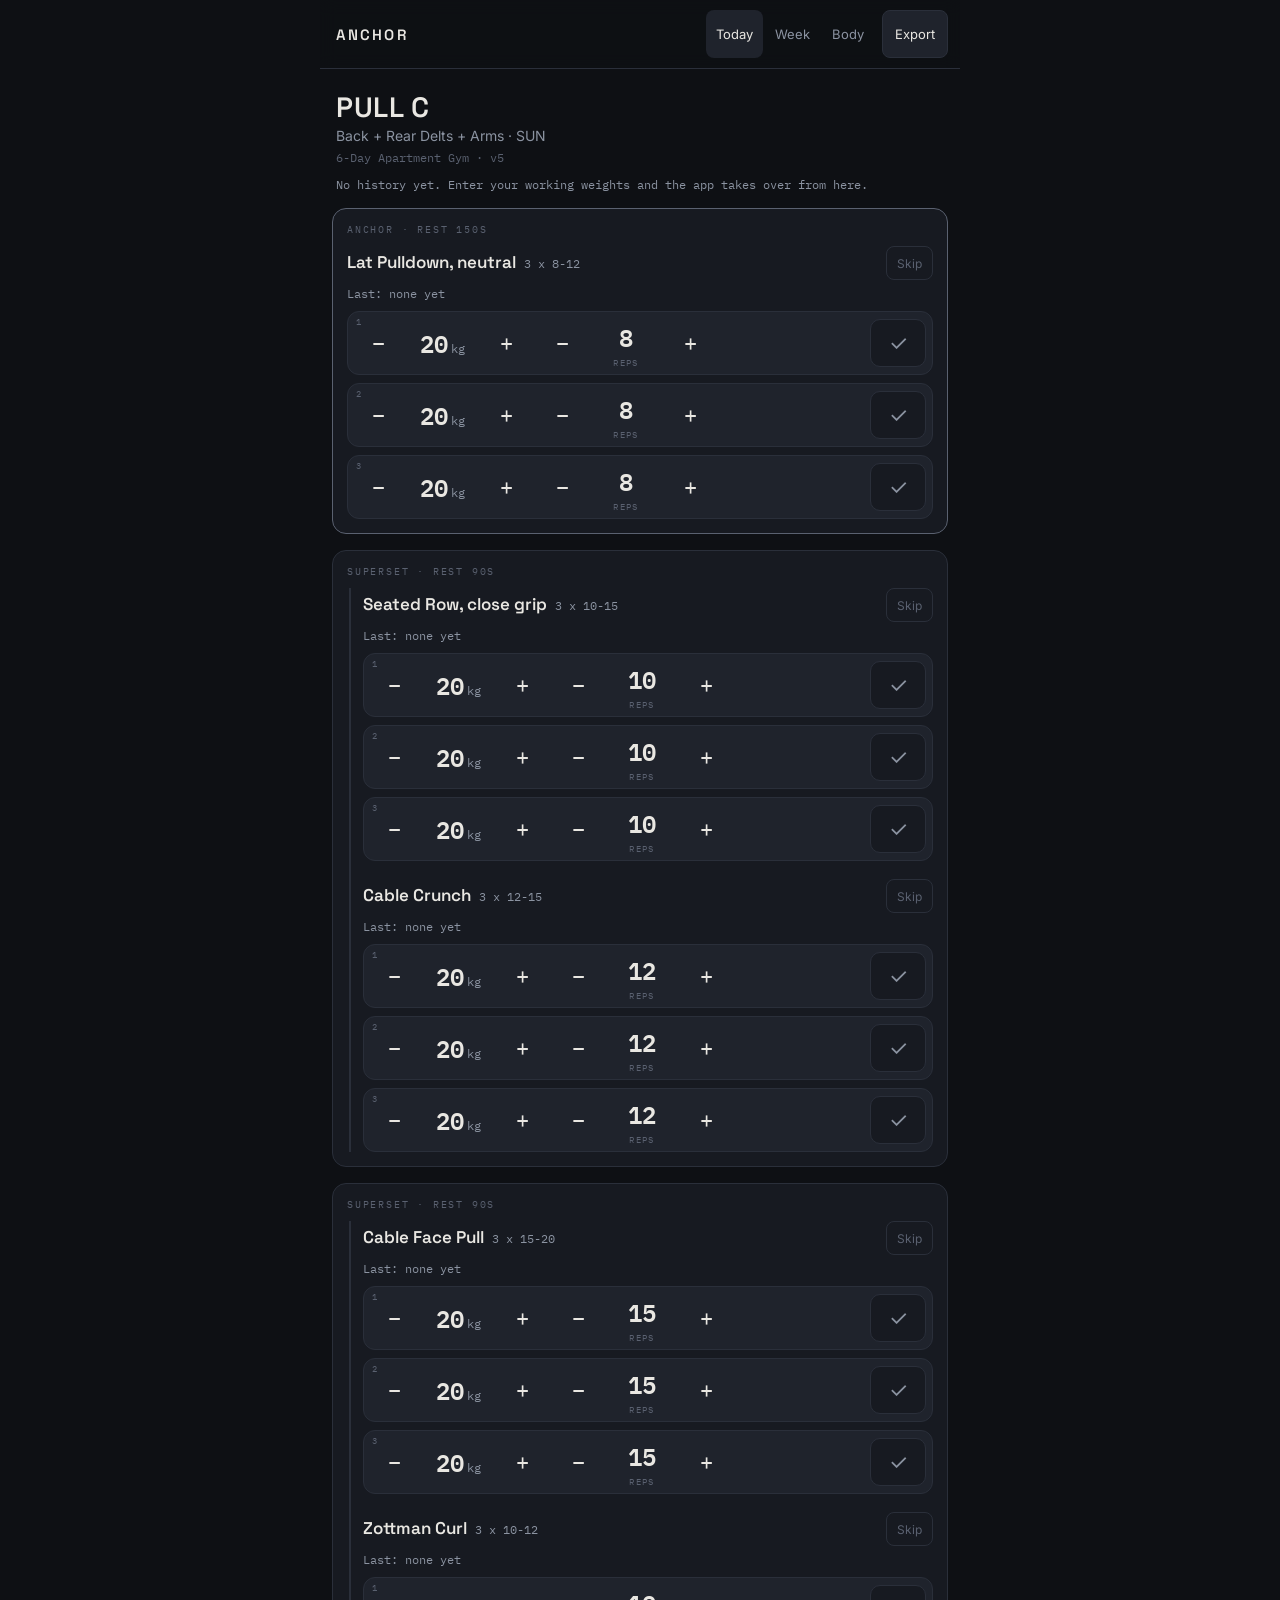
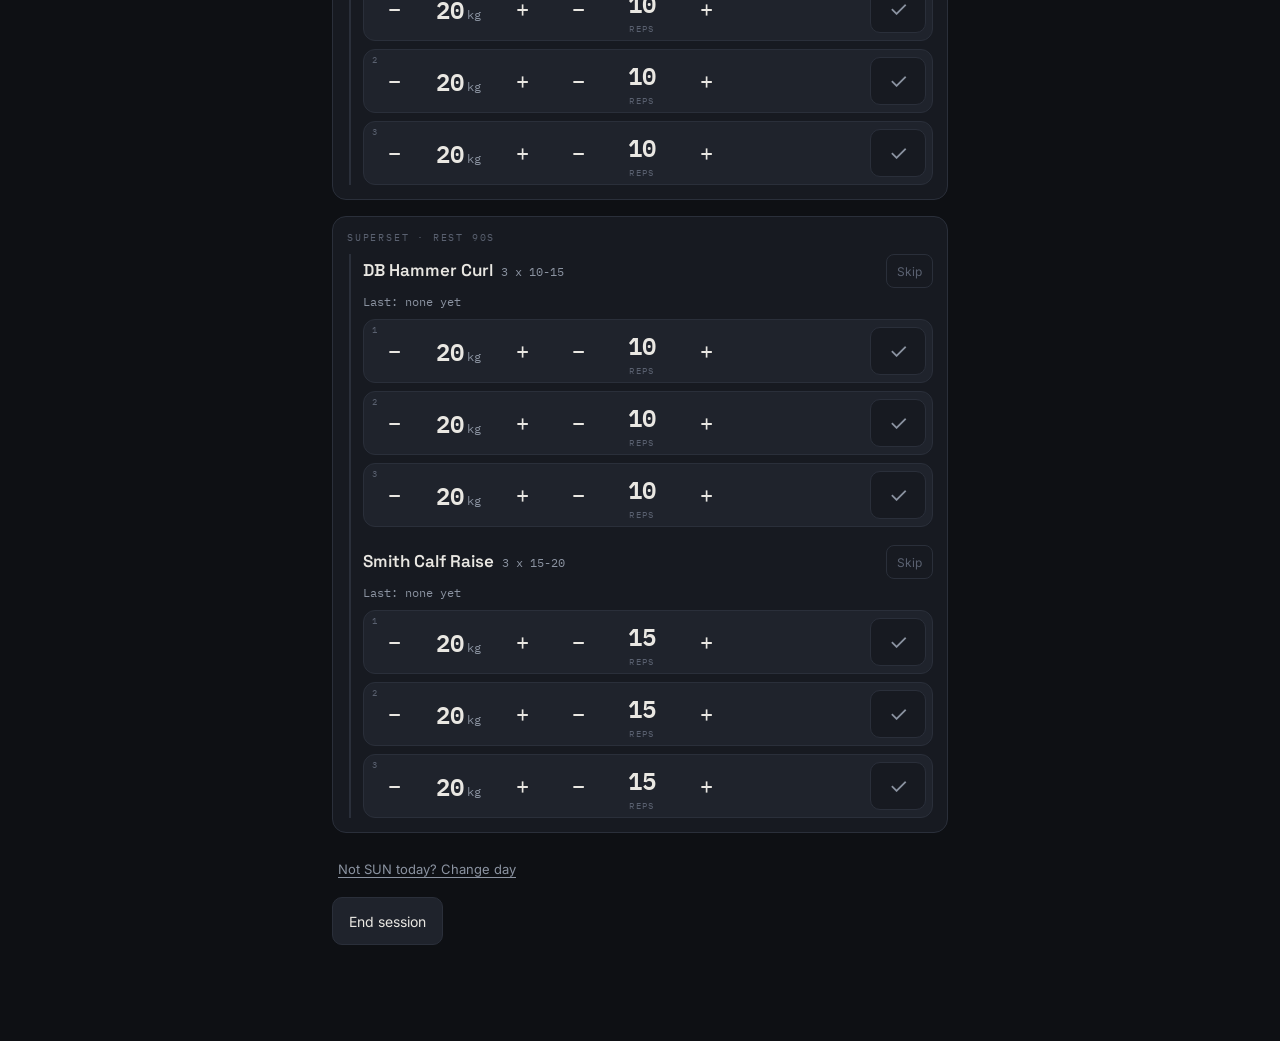
==== index.html @ 92b6cae8 "Steps 2-11: plan rendering, one-tap logging, rest timer, progression, skip, history charts, body met" ====
<!doctype html>
<html lang="en">
<head>
  <meta charset="utf-8" />
  <meta name="viewport" content="width=device-width, initial-scale=1, viewport-fit=cover" />
  <meta name="theme-color" content="#0E1014" />
  <meta name="apple-mobile-web-app-capable" content="yes" />
  <meta name="apple-mobile-web-app-status-bar-style" content="black-translucent" />
  <meta name="apple-mobile-web-app-title" content="Anchor" />
  <title>Anchor</title>
  <link rel="manifest" href="manifest.json" />
  <link rel="apple-touch-icon" href="icons/icon-192.png" />
  <link rel="preconnect" href="https://fonts.googleapis.com" />
  <link rel="preconnect" href="https://fonts.gstatic.com" crossorigin />
  <link rel="stylesheet" href="https://fonts.googleapis.com/css2?family=IBM+Plex+Mono:wght@500;600&family=Space+Grotesk:wght@600&family=Inter:wght@400;500&display=swap" />
  <link rel="stylesheet" href="styles.css" />
</head>
<body>
  <!-- Backup nag lives above everything. Non dismissible when active. -->
  <div id="nag" class="nag" hidden></div>

  <header class="appbar">
    <button id="brand" class="brand" type="button" aria-label="Today">
      <span class="brand-mark">ANCHOR</span>
    </button>
    <nav class="nav" aria-label="Views">
      <button class="nav-btn" data-view="today" type="button">Today</button>
      <button class="nav-btn" data-view="week" type="button">Week</button>
      <button class="nav-btn" data-view="body" type="button">Body</button>
    </nav>
    <button id="export" class="icon-btn" type="button" aria-label="Export backup">Export</button>
  </header>

  <main id="app" class="app" aria-live="polite"></main>

  <!-- Rest timer, pinned to the bottom edge. Hidden until a set is committed. -->
  <div id="rest" class="rest" hidden role="timer" aria-label="Rest timer">
    <div id="restFill" class="rest-fill"></div>
    <div class="rest-body">
      <span id="restLabel" class="rest-label">Rest</span>
      <span id="restTime" class="rest-time">0:00</span>
    </div>
  </div>

  <!-- Toast for durability messages like "Restored from backup." -->
  <div id="toast" class="toast" hidden></div>

  <!-- Hidden file input for import. -->
  <input id="importFile" type="file" accept="application/json,.json" hidden />

  <script type="module" src="app.js"></script>
</body>
</html>
---- styles.css ----
/* ANCHOR styles. Monochrome instrument. Amber means one thing: you got stronger. */

:root {
  --ink: #0E1014;
  --surface: #171A21;
  --surface-2: #1F232C;
  --line: #2A2F3A;
  --bone: #E9E7E2;
  --steel: #8B93A1;
  --dim: #5A6170;
  --signal: #F0A93B;
  --signal-dim: #6B4E1E;

  --mono: "IBM Plex Mono", ui-monospace, "SF Mono", Menlo, monospace;
  --display: "Space Grotesk", system-ui, sans-serif;
  --body: "Inter", system-ui, sans-serif;

  --maxw: 640px;
  --tap: 48px;
  --safe-bottom: env(safe-area-inset-bottom, 0px);
}

* { box-sizing: border-box; }

html, body {
  margin: 0;
  padding: 0;
  background: var(--ink);
  color: var(--bone);
  font-family: var(--body);
  -webkit-font-smoothing: antialiased;
  text-rendering: optimizeLegibility;
}

body {
  min-height: 100vh;
  /* leave room for the pinned rest bar */
  padding-bottom: calc(64px + var(--safe-bottom));
}

/* tabular figures everywhere numbers live */
.mono, .num, .rest-time {
  font-family: var(--mono);
  font-variant-numeric: tabular-nums;
  font-feature-settings: "tnum" 1;
}

button {
  font-family: inherit;
  color: inherit;
  cursor: pointer;
}

:focus-visible {
  outline: 2px solid var(--steel);
  outline-offset: 2px;
}

/* ---------- app bar ---------- */

.appbar {
  position: sticky;
  top: 0;
  z-index: 20;
  display: flex;
  align-items: center;
  gap: 8px;
  padding: 10px 12px;
  background: color-mix(in srgb, var(--ink) 88%, transparent);
  backdrop-filter: blur(8px);
  border-bottom: 1px solid var(--line);
  max-width: var(--maxw);
  margin: 0 auto;
}

.brand {
  background: none;
  border: 0;
  padding: 6px 4px;
}
.brand-mark {
  font-family: var(--display);
  font-weight: 600;
  letter-spacing: 0.14em;
  font-size: 15px;
  color: var(--bone);
}

.nav {
  display: flex;
  gap: 2px;
  margin-left: auto;
}
.nav-btn {
  background: none;
  border: 0;
  color: var(--steel);
  font-size: 13px;
  padding: 8px 10px;
  min-height: var(--tap);
  border-radius: 8px;
}
.nav-btn[aria-current="true"] {
  color: var(--bone);
  background: var(--surface-2);
}

.icon-btn {
  background: var(--surface-2);
  border: 1px solid var(--line);
  color: var(--bone);
  font-size: 13px;
  padding: 0 12px;
  min-height: var(--tap);
  border-radius: 8px;
}

/* ---------- main ---------- */

.app {
  max-width: var(--maxw);
  margin: 0 auto;
  padding: 12px 12px 32px;
}

.day-head { margin: 8px 4px 20px; }
.day-title {
  font-family: var(--display);
  font-weight: 600;
  font-size: 28px;
  letter-spacing: 0.02em;
  margin: 0;
}
.day-sub {
  color: var(--steel);
  font-size: 14px;
  margin: 2px 0 0;
}
.day-meta {
  color: var(--dim);
  font-size: 12px;
  font-family: var(--mono);
  margin-top: 6px;
}

/* ---------- block card ---------- */

.block {
  background: var(--surface);
  border: 1px solid var(--line);
  border-radius: 14px;
  padding: 14px;
  margin-bottom: 16px;
  position: relative;
}
.block.anchor {
  border-color: var(--dim);
}
.block-tag {
  font-family: var(--mono);
  font-size: 10px;
  letter-spacing: 0.18em;
  color: var(--dim);
  text-transform: uppercase;
  margin-bottom: 10px;
}
/* shared rail groups the paired exercises in a superset/triset */
.block.grouped .exercises {
  border-left: 2px solid var(--line);
  padding-left: 12px;
  margin-left: 2px;
  display: flex;
  flex-direction: column;
  gap: 18px;
}

/* ---------- exercise ---------- */

.exercise { position: relative; }
.exercise.skipped { opacity: 0.45; }

.ex-head {
  display: flex;
  align-items: baseline;
  gap: 8px;
  flex-wrap: wrap;
}
.ex-name {
  font-family: var(--display);
  font-weight: 600;
  font-size: 17px;
  background: none;
  border: 0;
  color: var(--bone);
  padding: 0;
  text-align: left;
}
.ex-name:hover { text-decoration: underline; text-underline-offset: 3px; }
.ex-target {
  font-family: var(--mono);
  font-size: 12px;
  color: var(--steel);
}
.ex-note {
  color: var(--dim);
  font-size: 12px;
  margin: 2px 0 0;
}
.ex-last {
  font-family: var(--mono);
  font-size: 12px;
  color: var(--steel);
  margin: 6px 0 10px;
}
.ex-skip {
  margin-left: auto;
  background: none;
  border: 1px solid var(--line);
  color: var(--dim);
  font-size: 12px;
  border-radius: 8px;
  min-height: 34px;
  padding: 0 10px;
}

/* the amber progression rail: only appears when the app says add weight */
.exercise.progress::before {
  content: "";
  position: absolute;
  left: -14px;
  top: -2px;
  bottom: -2px;
  width: 3px;
  background: var(--signal);
  border-radius: 2px;
}
.badge-add {
  display: inline-block;
  font-family: var(--mono);
  font-size: 10px;
  letter-spacing: 0.12em;
  color: var(--signal);
  border: 1px solid var(--signal-dim);
  border-radius: 6px;
  padding: 2px 6px;
  margin-left: 4px;
}

/* ---------- set pills ---------- */

.pills { display: flex; flex-direction: column; gap: 8px; }

.pill {
  position: relative;
  display: grid;
  grid-template-columns: auto 1fr auto;
  align-items: center;
  gap: 8px;
  background: var(--surface-2);
  border: 1px solid var(--line);
  border-radius: 12px;
  padding: 6px;
  overflow: hidden;
  min-height: var(--tap);
}
.pill.committed {
  border-color: var(--dim);
}
/* left to right sweep fill on commit */
.pill .sweep {
  position: absolute;
  inset: 0;
  background: var(--surface);
  transform-origin: left center;
  transform: scaleX(0);
  z-index: 0;
}
.pill.committed .sweep {
  transform: scaleX(1);
  transition: transform 180ms linear;
}

.stepper {
  display: flex;
  align-items: center;
  gap: 2px;
  z-index: 1;
}
.step-btn {
  width: var(--tap);
  height: var(--tap);
  background: transparent;
  border: 0;
  color: var(--bone);
  font-family: var(--mono);
  font-size: 22px;
  line-height: 1;
  border-radius: 10px;
  display: flex;
  align-items: center;
  justify-content: center;
}
.step-btn:active { background: var(--line); }
.step-btn:disabled { color: var(--dim); opacity: 0.4; }

.field {
  min-width: 76px;
  text-align: center;
  z-index: 1;
}
.field .val {
  font-family: var(--mono);
  font-variant-numeric: tabular-nums;
  font-weight: 600;
  font-size: 24px;
  color: var(--bone);
}
.field .unit {
  font-family: var(--mono);
  font-size: 12px;
  color: var(--steel);
  margin-left: 3px;
}
.field .lbl {
  display: block;
  font-family: var(--mono);
  font-size: 9px;
  letter-spacing: 0.16em;
  color: var(--dim);
  text-transform: uppercase;
  margin-top: 1px;
}
.pill.reps-only { grid-template-columns: 1fr auto; }

.commit {
  width: 56px;
  height: var(--tap);
  min-height: var(--tap);
  z-index: 1;
  background: var(--surface);
  border: 1px solid var(--line);
  border-radius: 10px;
  color: var(--steel);
  font-size: 22px;
  display: flex;
  align-items: center;
  justify-content: center;
}
.commit:active { background: var(--line); }
.pill.committed .commit {
  color: var(--bone);
  border-color: var(--dim);
}
.pill.committed.up .commit {
  color: var(--signal);
}

.pill-set-no {
  position: absolute;
  left: 8px;
  top: 4px;
  font-family: var(--mono);
  font-size: 9px;
  color: var(--dim);
  z-index: 1;
}

/* ---------- rest timer ---------- */

.rest {
  position: fixed;
  left: 0;
  right: 0;
  bottom: 0;
  z-index: 30;
  height: calc(56px + var(--safe-bottom));
  padding-bottom: var(--safe-bottom);
  background: var(--surface);
  border-top: 1px solid var(--line);
  overflow: hidden;
  cursor: pointer;
}
.rest-fill {
  position: absolute;
  inset: 0;
  background: var(--surface-2);
  transform-origin: left center;
  transform: scaleX(1);
}
.rest-body {
  position: relative;
  height: 56px;
  display: flex;
  align-items: center;
  justify-content: space-between;
  padding: 0 18px;
  max-width: var(--maxw);
  margin: 0 auto;
}
.rest-label {
  font-family: var(--mono);
  font-size: 12px;
  letter-spacing: 0.16em;
  text-transform: uppercase;
  color: var(--steel);
}
.rest-time {
  font-size: 22px;
  font-weight: 600;
  color: var(--bone);
}
.rest.done .rest-time { color: var(--steel); }

/* ---------- nag ---------- */

.nag {
  position: sticky;
  top: 0;
  z-index: 40;
  background: var(--signal-dim);
  color: var(--signal);
  border-bottom: 1px solid var(--signal);
  font-family: var(--mono);
  font-size: 13px;
  text-align: center;
  padding: 10px 12px;
}
.nag button {
  background: var(--signal);
  color: var(--ink);
  border: 0;
  border-radius: 6px;
  font-family: var(--mono);
  font-weight: 600;
  font-size: 12px;
  padding: 6px 12px;
  margin-left: 10px;
  min-height: 36px;
}

/* ---------- toast ---------- */

.toast {
  position: fixed;
  left: 50%;
  bottom: calc(72px + var(--safe-bottom));
  transform: translateX(-50%);
  z-index: 50;
  background: var(--surface-2);
  border: 1px solid var(--line);
  color: var(--bone);
  font-size: 13px;
  padding: 10px 16px;
  border-radius: 10px;
  box-shadow: 0 6px 20px rgba(0,0,0,0.4);
}

/* ---------- rest day + empty ---------- */

.rest-day, .empty {
  text-align: center;
  padding: 48px 16px;
}
.rest-day .big {
  font-family: var(--display);
  font-weight: 600;
  font-size: 26px;
}
.rest-day .sub, .empty .sub { color: var(--steel); margin-top: 8px; }

/* ---------- generic controls ---------- */

.btn {
  background: var(--surface-2);
  border: 1px solid var(--line);
  color: var(--bone);
  border-radius: 10px;
  min-height: var(--tap);
  padding: 0 16px;
  font-size: 14px;
}
.btn-row { display: flex; gap: 8px; flex-wrap: wrap; margin-top: 8px; }
.link {
  background: none;
  border: 0;
  color: var(--steel);
  font-size: 13px;
  text-decoration: underline;
  text-underline-offset: 3px;
  min-height: 40px;
}

.section-title {
  font-family: var(--display);
  font-weight: 600;
  font-size: 18px;
  margin: 20px 4px 10px;
}

/* ---------- summary ---------- */

.summary .stat-row { display: flex; gap: 20px; margin: 10px 4px; }
.stat .n {
  font-family: var(--mono);
  font-size: 28px;
  font-weight: 600;
}
.stat .k { color: var(--steel); font-size: 12px; }
.up-list li { color: var(--signal); }
.stall-list li { color: var(--steel); }
.up-list, .stall-list { font-family: var(--mono); font-size: 14px; padding-left: 18px; }

/* ---------- history + charts ---------- */

.chart-wrap { background: var(--surface); border: 1px solid var(--line); border-radius: 14px; padding: 12px; }
.chart-wrap svg { width: 100%; height: auto; display: block; }
.chart-line { fill: none; stroke: var(--steel); stroke-width: 2; }
.chart-dot { fill: var(--steel); }
.chart-dot.pb { fill: var(--signal); }
.chart-grid { stroke: var(--line); stroke-width: 1; }
.chart-axis { fill: var(--dim); font-family: var(--mono); font-size: 10px; }

.htable { width: 100%; border-collapse: collapse; margin-top: 14px; font-family: var(--mono); font-size: 13px; }
.htable th { text-align: left; color: var(--dim); font-weight: 500; font-size: 11px; letter-spacing: 0.08em; text-transform: uppercase; padding: 6px 8px; border-bottom: 1px solid var(--line); }
.htable td { padding: 8px; border-bottom: 1px solid var(--line); color: var(--bone); }
.htable td.up { color: var(--signal); }

.toggle-row { display: flex; gap: 6px; margin: 12px 0; }
.toggle {
  background: var(--surface-2);
  border: 1px solid var(--line);
  color: var(--steel);
  border-radius: 8px;
  padding: 8px 12px;
  min-height: 40px;
  font-size: 13px;
}
.toggle[aria-pressed="true"] { color: var(--bone); border-color: var(--dim); }

/* ---------- week grid ---------- */

.week-grid { display: grid; grid-template-columns: repeat(6, 1fr); gap: 8px; }
.week-cell {
  background: var(--surface);
  border: 1px solid var(--line);
  border-radius: 12px;
  padding: 12px 8px;
  text-align: center;
  min-height: 84px;
}
.week-cell .wd { font-family: var(--mono); font-size: 11px; color: var(--dim); }
.week-cell .dot {
  width: 12px; height: 12px; border-radius: 50%;
  background: var(--line); margin: 8px auto 6px;
}
.week-cell.logged .dot { background: var(--bone); }
.week-cell.logged.up .dot { background: var(--signal); }
.week-cell .ttl { font-family: var(--display); font-size: 12px; }
.week-cell .up-names { font-family: var(--mono); font-size: 9px; color: var(--signal); margin-top: 4px; }

/* ---------- body view ---------- */

.spark-set { display: grid; grid-template-columns: 1fr 1fr; gap: 12px; margin-top: 12px; }
.spark {
  background: var(--surface); border: 1px solid var(--line);
  border-radius: 12px; padding: 10px;
}
.spark .lbl { font-family: var(--mono); font-size: 11px; color: var(--steel); }
.spark .cur { font-family: var(--mono); font-size: 20px; font-weight: 600; }
.spark svg { width: 100%; height: 32px; }
.chart-band { fill: var(--signal-dim); opacity: 0.18; }

/* ---------- modal ---------- */

.modal-back {
  position: fixed; inset: 0; z-index: 60;
  background: rgba(0,0,0,0.6);
  display: flex; align-items: flex-end; justify-content: center;
}
.modal {
  background: var(--surface);
  border: 1px solid var(--line);
  border-radius: 16px 16px 0 0;
  padding: 18px;
  width: 100%;
  max-width: var(--maxw);
  padding-bottom: calc(18px + var(--safe-bottom));
}
.modal h2 { font-family: var(--display); font-size: 18px; margin: 0 0 12px; }
.modal .choices { display: flex; flex-direction: column; gap: 8px; }
.modal .choices button {
  background: var(--surface-2); border: 1px solid var(--line);
  color: var(--bone); border-radius: 10px; min-height: var(--tap);
  font-size: 14px; text-align: left; padding: 0 14px;
}
.stepper-big { display: flex; align-items: center; justify-content: center; gap: 16px; margin: 16px 0; }
.stepper-big .val { font-family: var(--mono); font-size: 32px; font-weight: 600; min-width: 100px; text-align: center; }
.stepper-big button { width: 56px; height: 56px; font-size: 26px; background: var(--surface-2); border: 1px solid var(--line); color: var(--bone); border-radius: 12px; }

@media (min-width: 720px) {
  .history-cols { display: grid; grid-template-columns: 1fr 1fr; gap: 16px; align-items: start; }
}

/* respect reduced motion: cut all of it */
@media (prefers-reduced-motion: reduce) {
  .pill.committed .sweep { transition: none; }
  * { scroll-behavior: auto !important; }
}
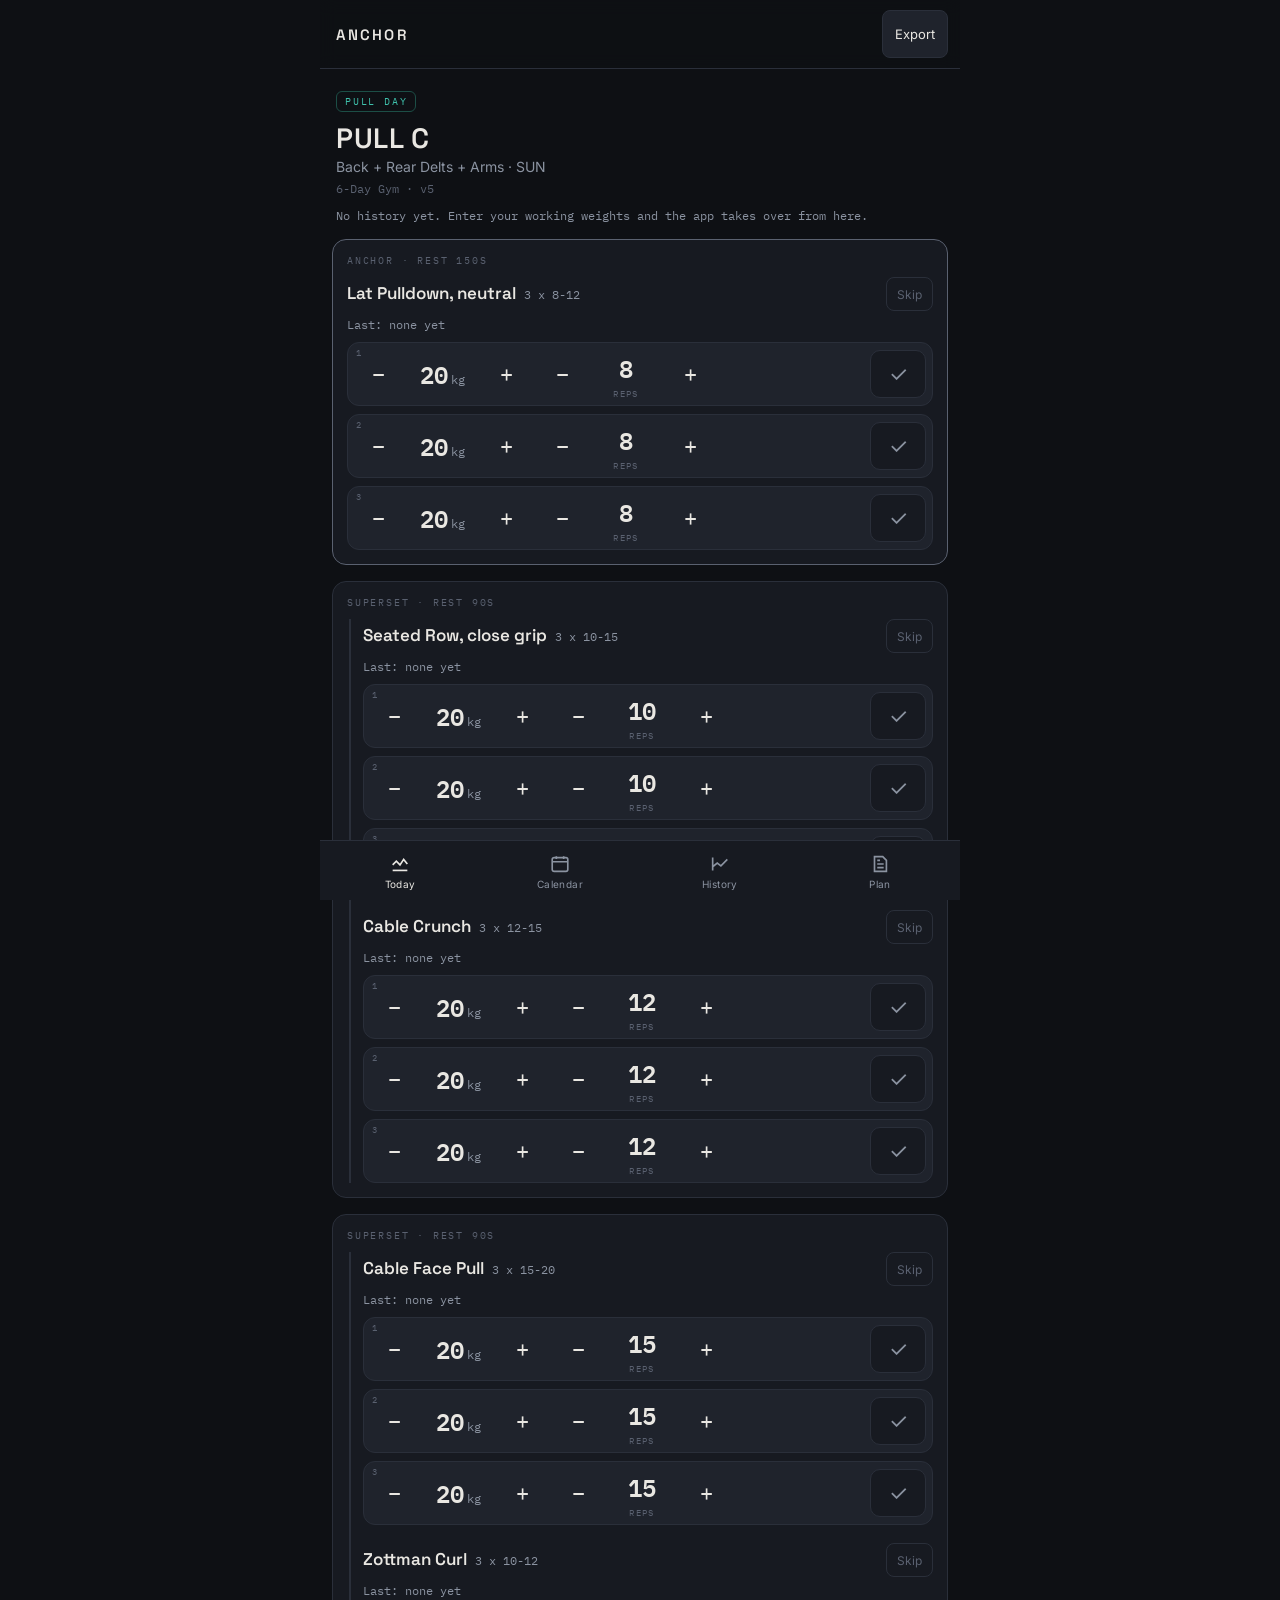
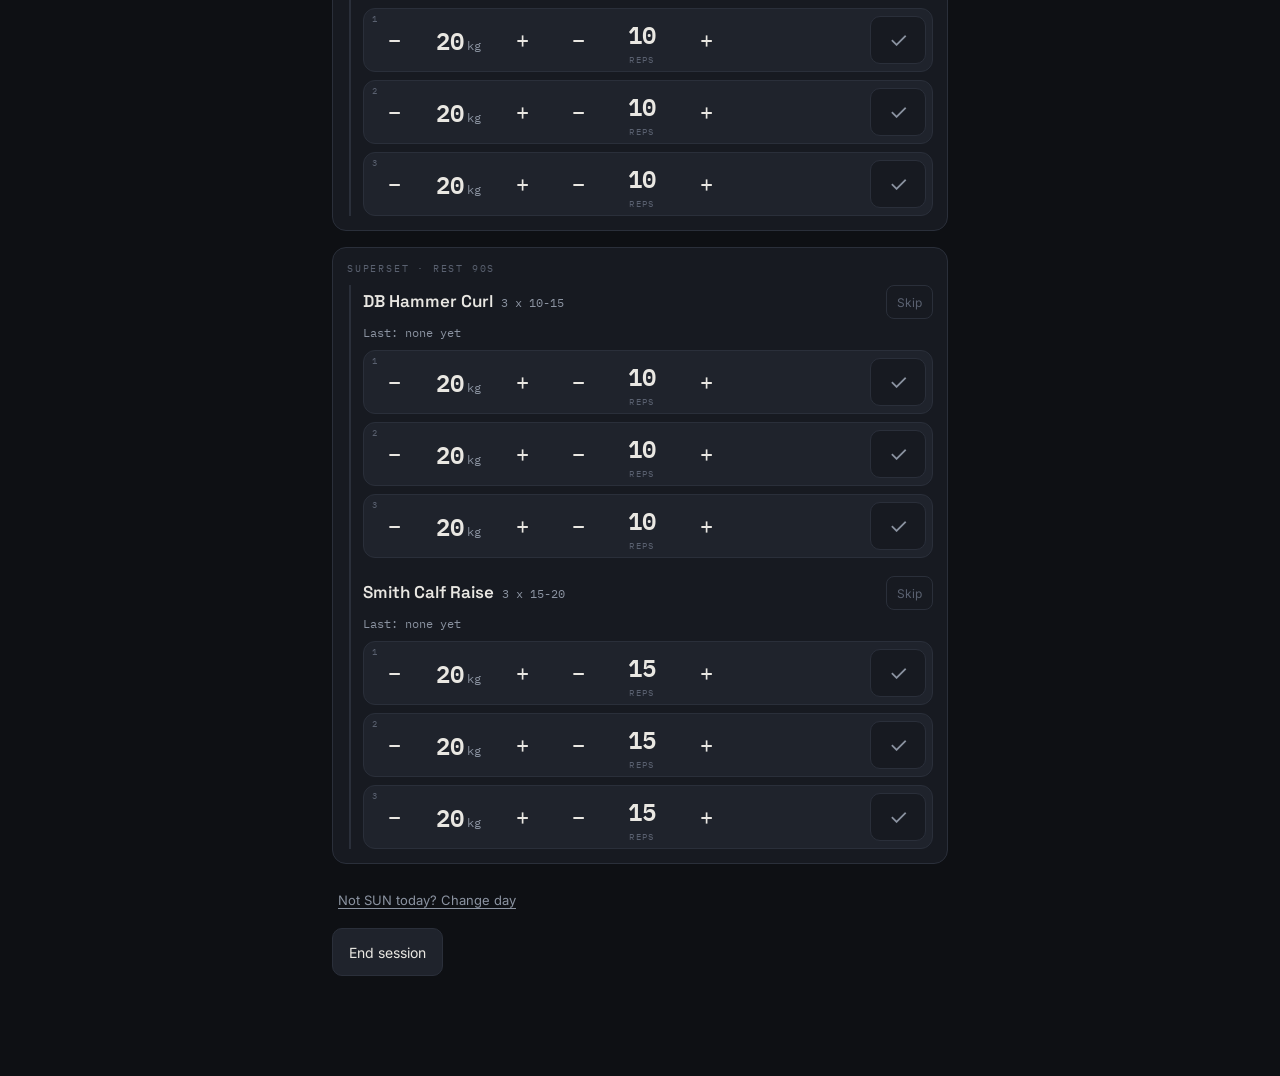
==== commit 3f939bff: "Rebuild UI: four-hue colour system, bottom nav, Plan page with scheduled banners and deload halving," ====
--- a/index.html
+++ b/index.html
@@ -23,24 +23,39 @@
     <button id="brand" class="brand" type="button" aria-label="Today">
       <span class="brand-mark">ANCHOR</span>
     </button>
-    <nav class="nav" aria-label="Views">
-      <button class="nav-btn" data-view="today" type="button">Today</button>
-      <button class="nav-btn" data-view="week" type="button">Week</button>
-      <button class="nav-btn" data-view="body" type="button">Body</button>
-    </nav>
     <button id="export" class="icon-btn" type="button" aria-label="Export backup">Export</button>
   </header>
 
   <main id="app" class="app" aria-live="polite"></main>
 
-  <!-- Rest timer, pinned to the bottom edge. Hidden until a set is committed. -->
+  <!-- Rest timer, pinned above the bottom nav. Hidden until a set is committed. -->
   <div id="rest" class="rest" hidden role="timer" aria-label="Rest timer">
     <div id="restFill" class="rest-fill"></div>
     <div class="rest-body">
       <span id="restLabel" class="rest-label">Rest</span>
-      <span id="restTime" class="rest-time">0:00</span>
+      <span id="restTime" class="rest-time num">0:00</span>
     </div>
   </div>
+
+  <!-- Bottom navigation: four items, never coloured. -->
+  <nav class="botnav" aria-label="Main">
+    <button data-view="today" type="button" aria-current="true">
+      <svg class="ic" viewBox="0 0 24 24" aria-hidden="true"><path d="M4 13l4-4 4 4 4-6 4 5"/><path d="M4 19h16"/></svg>
+      Today
+    </button>
+    <button data-view="calendar" type="button">
+      <svg class="ic" viewBox="0 0 24 24" aria-hidden="true"><rect x="3.5" y="5" width="17" height="15" rx="2"/><path d="M3.5 9.5h17M8 3.5v3M16 3.5v3"/></svg>
+      Calendar
+    </button>
+    <button data-view="history" type="button">
+      <svg class="ic" viewBox="0 0 24 24" aria-hidden="true"><path d="M4 19V5M4 15l5-4 4 3 7-7"/></svg>
+      History
+    </button>
+    <button data-view="plan" type="button">
+      <svg class="ic" viewBox="0 0 24 24" aria-hidden="true"><path d="M6 4h9l4 4v12H6z"/><path d="M9 12h7M9 16h7M9 8h3"/></svg>
+      Plan
+    </button>
+  </nav>
 
   <!-- Toast for durability messages like "Restored from backup." -->
   <div id="toast" class="toast" hidden></div>
--- a/styles.css
+++ b/styles.css
@@ -1,4 +1,6 @@
-/* ANCHOR styles. Monochrome instrument. Amber means one thing: you got stronger. */
+/* ANCHOR styles. An instrument where colour carries meaning, never decoration.
+   Amber = you got stronger. Ember = push day. Teal = pull day. Violet = body.
+   Buttons, headers, and navigation stay uncoloured. */
 
 :root {
   --ink: #0E1014;
@@ -8,517 +10,215 @@
   --bone: #E9E7E2;
   --steel: #8B93A1;
   --dim: #5A6170;
-  --signal: #F0A93B;
+
+  --signal: #F0A93B;   /* amber, progression only */
+  --push: #FF7A59;     /* ember, push days only */
+  --pull: #3FC1AC;     /* teal, pull days only */
+  --violet: #8B7DD8;   /* body metrics only */
+
   --signal-dim: #6B4E1E;
+  --push-dim: #5C2E22;
+  --pull-dim: #1C4E46;
+  --violet-dim: #37305A;
 
   --mono: "IBM Plex Mono", ui-monospace, "SF Mono", Menlo, monospace;
   --display: "Space Grotesk", system-ui, sans-serif;
-  --body: "Inter", system-ui, sans-serif;
+  --sans: "Inter", system-ui, sans-serif;
 
   --maxw: 640px;
   --tap: 48px;
+  --nav-h: 60px;
   --safe-bottom: env(safe-area-inset-bottom, 0px);
 }
 
 * { box-sizing: border-box; }
 
 html, body {
-  margin: 0;
-  padding: 0;
+  margin: 0; padding: 0;
   background: var(--ink);
   color: var(--bone);
-  font-family: var(--body);
+  font-family: var(--sans);
   -webkit-font-smoothing: antialiased;
   text-rendering: optimizeLegibility;
 }
-
 body {
   min-height: 100vh;
-  /* leave room for the pinned rest bar */
-  padding-bottom: calc(64px + var(--safe-bottom));
-}
-
-/* tabular figures everywhere numbers live */
-.mono, .num, .rest-time {
-  font-family: var(--mono);
-  font-variant-numeric: tabular-nums;
-  font-feature-settings: "tnum" 1;
-}
-
-button {
-  font-family: inherit;
-  color: inherit;
-  cursor: pointer;
-}
-
-:focus-visible {
-  outline: 2px solid var(--steel);
-  outline-offset: 2px;
-}
+  padding-bottom: calc(var(--nav-h) + var(--safe-bottom));
+}
+
+.mono, .num { font-family: var(--mono); font-variant-numeric: tabular-nums; font-feature-settings: "tnum" 1; }
+
+button { font-family: inherit; color: inherit; cursor: pointer; }
+:focus-visible { outline: 2px solid var(--steel); outline-offset: 2px; }
 
 /* ---------- app bar ---------- */
 
 .appbar {
-  position: sticky;
-  top: 0;
-  z-index: 20;
-  display: flex;
-  align-items: center;
-  gap: 8px;
+  position: sticky; top: 0; z-index: 20;
+  display: flex; align-items: center; gap: 8px;
   padding: 10px 12px;
   background: color-mix(in srgb, var(--ink) 88%, transparent);
   backdrop-filter: blur(8px);
   border-bottom: 1px solid var(--line);
-  max-width: var(--maxw);
-  margin: 0 auto;
-}
-
-.brand {
-  background: none;
-  border: 0;
-  padding: 6px 4px;
-}
-.brand-mark {
-  font-family: var(--display);
-  font-weight: 600;
-  letter-spacing: 0.14em;
-  font-size: 15px;
-  color: var(--bone);
-}
-
-.nav {
-  display: flex;
-  gap: 2px;
-  margin-left: auto;
-}
-.nav-btn {
-  background: none;
-  border: 0;
-  color: var(--steel);
-  font-size: 13px;
-  padding: 8px 10px;
-  min-height: var(--tap);
-  border-radius: 8px;
-}
-.nav-btn[aria-current="true"] {
-  color: var(--bone);
-  background: var(--surface-2);
-}
-
+  max-width: var(--maxw); margin: 0 auto;
+}
+.brand { background: none; border: 0; padding: 6px 4px; }
+.brand-mark { font-family: var(--display); font-weight: 600; letter-spacing: 0.14em; font-size: 15px; color: var(--bone); }
 .icon-btn {
-  background: var(--surface-2);
-  border: 1px solid var(--line);
-  color: var(--bone);
-  font-size: 13px;
-  padding: 0 12px;
-  min-height: var(--tap);
-  border-radius: 8px;
+  background: var(--surface-2); border: 1px solid var(--line); color: var(--bone);
+  font-size: 13px; padding: 0 12px; min-height: var(--tap); border-radius: 8px; margin-left: auto;
 }
 
 /* ---------- main ---------- */
 
-.app {
-  max-width: var(--maxw);
-  margin: 0 auto;
-  padding: 12px 12px 32px;
-}
-
-.day-head { margin: 8px 4px 20px; }
-.day-title {
-  font-family: var(--display);
-  font-weight: 600;
-  font-size: 28px;
-  letter-spacing: 0.02em;
-  margin: 0;
-}
-.day-sub {
-  color: var(--steel);
-  font-size: 14px;
-  margin: 2px 0 0;
-}
-.day-meta {
-  color: var(--dim);
-  font-size: 12px;
-  font-family: var(--mono);
-  margin-top: 6px;
-}
+.app { max-width: var(--maxw); margin: 0 auto; padding: 12px 12px 40px; }
+
+/* day header carries the day-type hue as a tag and a thin top rail */
+.day-head { margin: 8px 4px 20px; position: relative; }
+.day-title { font-family: var(--display); font-weight: 600; font-size: 28px; letter-spacing: 0.02em; margin: 0; }
+.day-sub { color: var(--steel); font-size: 14px; margin: 2px 0 0; }
+.day-meta { color: var(--dim); font-size: 12px; font-family: var(--mono); margin-top: 6px; }
+.daytype-tag {
+  display: inline-block; font-family: var(--mono); font-size: 10px; letter-spacing: 0.18em;
+  text-transform: uppercase; padding: 3px 8px; border-radius: 6px; margin-bottom: 8px;
+}
+.daytype-tag.push { color: var(--push); border: 1px solid var(--push-dim); }
+.daytype-tag.pull { color: var(--pull); border: 1px solid var(--pull-dim); }
+
+/* ---------- schedule banner ---------- */
+
+.banner {
+  border-radius: 12px; padding: 12px 14px; margin: 0 0 18px;
+  border: 1px solid var(--line); background: var(--surface);
+}
+.banner .b-tag { font-family: var(--mono); font-size: 10px; letter-spacing: 0.16em; text-transform: uppercase; margin-bottom: 6px; color: var(--steel); }
+.banner .b-body { font-size: 13px; color: var(--bone); line-height: 1.45; }
+.banner.ramp { border-color: var(--dim); }
+.banner.deload { border-color: var(--dim); background: var(--surface-2); }
+.banner.review { border-color: var(--dim); }
+.banner .b-actions { display: flex; gap: 8px; margin-top: 10px; }
+.banner .b-actions button { min-height: 40px; border-radius: 8px; border: 1px solid var(--line); background: var(--surface-2); color: var(--bone); padding: 0 14px; font-size: 13px; }
 
 /* ---------- block card ---------- */
 
-.block {
-  background: var(--surface);
-  border: 1px solid var(--line);
-  border-radius: 14px;
-  padding: 14px;
-  margin-bottom: 16px;
-  position: relative;
-}
-.block.anchor {
-  border-color: var(--dim);
-}
-.block-tag {
-  font-family: var(--mono);
-  font-size: 10px;
-  letter-spacing: 0.18em;
-  color: var(--dim);
-  text-transform: uppercase;
-  margin-bottom: 10px;
-}
-/* shared rail groups the paired exercises in a superset/triset */
-.block.grouped .exercises {
-  border-left: 2px solid var(--line);
-  padding-left: 12px;
-  margin-left: 2px;
-  display: flex;
-  flex-direction: column;
-  gap: 18px;
-}
+.block { background: var(--surface); border: 1px solid var(--line); border-radius: 14px; padding: 14px; margin-bottom: 16px; position: relative; }
+.block.anchor { border-color: var(--dim); }
+.block-tag { font-family: var(--mono); font-size: 10px; letter-spacing: 0.18em; color: var(--dim); text-transform: uppercase; margin-bottom: 10px; }
+.block.grouped .exercises { border-left: 2px solid var(--line); padding-left: 12px; margin-left: 2px; display: flex; flex-direction: column; gap: 18px; }
 
 /* ---------- exercise ---------- */
 
 .exercise { position: relative; }
 .exercise.skipped { opacity: 0.45; }
-
-.ex-head {
-  display: flex;
-  align-items: baseline;
-  gap: 8px;
-  flex-wrap: wrap;
-}
-.ex-name {
-  font-family: var(--display);
-  font-weight: 600;
-  font-size: 17px;
-  background: none;
-  border: 0;
-  color: var(--bone);
-  padding: 0;
-  text-align: left;
-}
+.ex-head { display: flex; align-items: baseline; gap: 8px; flex-wrap: wrap; }
+.ex-name { font-family: var(--display); font-weight: 600; font-size: 17px; background: none; border: 0; color: var(--bone); padding: 0; text-align: left; }
 .ex-name:hover { text-decoration: underline; text-underline-offset: 3px; }
-.ex-target {
-  font-family: var(--mono);
-  font-size: 12px;
-  color: var(--steel);
-}
-.ex-note {
-  color: var(--dim);
-  font-size: 12px;
-  margin: 2px 0 0;
-}
-.ex-last {
-  font-family: var(--mono);
-  font-size: 12px;
-  color: var(--steel);
-  margin: 6px 0 10px;
-}
-.ex-skip {
-  margin-left: auto;
-  background: none;
-  border: 1px solid var(--line);
-  color: var(--dim);
-  font-size: 12px;
-  border-radius: 8px;
-  min-height: 34px;
-  padding: 0 10px;
-}
-
-/* the amber progression rail: only appears when the app says add weight */
-.exercise.progress::before {
-  content: "";
-  position: absolute;
-  left: -14px;
-  top: -2px;
-  bottom: -2px;
-  width: 3px;
-  background: var(--signal);
-  border-radius: 2px;
-}
-.badge-add {
-  display: inline-block;
-  font-family: var(--mono);
-  font-size: 10px;
-  letter-spacing: 0.12em;
-  color: var(--signal);
-  border: 1px solid var(--signal-dim);
-  border-radius: 6px;
-  padding: 2px 6px;
-  margin-left: 4px;
-}
+.ex-target { font-family: var(--mono); font-size: 12px; color: var(--steel); }
+.ex-target .deload-tag { color: var(--steel); border: 1px solid var(--line); border-radius: 5px; padding: 1px 5px; margin-left: 4px; font-size: 10px; letter-spacing: 0.1em; }
+.ex-note { color: var(--dim); font-size: 12px; margin: 2px 0 0; }
+.ex-last { font-family: var(--mono); font-size: 12px; color: var(--steel); margin: 6px 0 10px; }
+.ex-skip { margin-left: auto; background: none; border: 1px solid var(--line); color: var(--dim); font-size: 12px; border-radius: 8px; min-height: 34px; padding: 0 10px; }
+
+/* amber progression rail: only when the app says add weight */
+.exercise.progress::before { content: ""; position: absolute; left: -14px; top: -2px; bottom: -2px; width: 3px; background: var(--signal); border-radius: 2px; }
+.badge-add { display: inline-block; font-family: var(--mono); font-size: 10px; letter-spacing: 0.12em; color: var(--signal); border: 1px solid var(--signal-dim); border-radius: 6px; padding: 2px 6px; margin-left: 4px; }
 
 /* ---------- set pills ---------- */
 
 .pills { display: flex; flex-direction: column; gap: 8px; }
-
-.pill {
-  position: relative;
-  display: grid;
-  grid-template-columns: auto 1fr auto;
-  align-items: center;
-  gap: 8px;
-  background: var(--surface-2);
-  border: 1px solid var(--line);
-  border-radius: 12px;
-  padding: 6px;
-  overflow: hidden;
-  min-height: var(--tap);
-}
-.pill.committed {
-  border-color: var(--dim);
-}
-/* left to right sweep fill on commit */
-.pill .sweep {
-  position: absolute;
-  inset: 0;
-  background: var(--surface);
-  transform-origin: left center;
-  transform: scaleX(0);
-  z-index: 0;
-}
-.pill.committed .sweep {
-  transform: scaleX(1);
-  transition: transform 180ms linear;
-}
-
-.stepper {
-  display: flex;
-  align-items: center;
-  gap: 2px;
-  z-index: 1;
-}
-.step-btn {
-  width: var(--tap);
-  height: var(--tap);
-  background: transparent;
-  border: 0;
-  color: var(--bone);
-  font-family: var(--mono);
-  font-size: 22px;
-  line-height: 1;
-  border-radius: 10px;
-  display: flex;
-  align-items: center;
-  justify-content: center;
-}
+.pill { position: relative; display: grid; grid-template-columns: auto 1fr auto; align-items: center; gap: 8px; background: var(--surface-2); border: 1px solid var(--line); border-radius: 12px; padding: 6px; overflow: hidden; min-height: var(--tap); }
+.pill.committed { border-color: var(--dim); }
+.pill .sweep { position: absolute; inset: 0; background: var(--surface); transform-origin: left center; transform: scaleX(0); z-index: 0; }
+.pill.committed .sweep { transform: scaleX(1); transition: transform 180ms linear; }
+.stepper { display: flex; align-items: center; gap: 2px; z-index: 1; }
+.step-btn { width: var(--tap); height: var(--tap); background: transparent; border: 0; color: var(--bone); font-family: var(--mono); font-size: 22px; line-height: 1; border-radius: 10px; display: flex; align-items: center; justify-content: center; }
 .step-btn:active { background: var(--line); }
 .step-btn:disabled { color: var(--dim); opacity: 0.4; }
-
-.field {
-  min-width: 76px;
-  text-align: center;
-  z-index: 1;
-}
-.field .val {
-  font-family: var(--mono);
-  font-variant-numeric: tabular-nums;
-  font-weight: 600;
-  font-size: 24px;
-  color: var(--bone);
-}
-.field .unit {
-  font-family: var(--mono);
-  font-size: 12px;
-  color: var(--steel);
-  margin-left: 3px;
-}
-.field .lbl {
-  display: block;
-  font-family: var(--mono);
-  font-size: 9px;
-  letter-spacing: 0.16em;
-  color: var(--dim);
-  text-transform: uppercase;
-  margin-top: 1px;
-}
+.field { min-width: 76px; text-align: center; z-index: 1; }
+.field .val { font-family: var(--mono); font-variant-numeric: tabular-nums; font-weight: 600; font-size: 24px; color: var(--bone); }
+.field .unit { font-family: var(--mono); font-size: 12px; color: var(--steel); margin-left: 3px; }
+.field .lbl { display: block; font-family: var(--mono); font-size: 9px; letter-spacing: 0.16em; color: var(--dim); text-transform: uppercase; margin-top: 1px; }
 .pill.reps-only { grid-template-columns: 1fr auto; }
-
-.commit {
-  width: 56px;
-  height: var(--tap);
-  min-height: var(--tap);
-  z-index: 1;
-  background: var(--surface);
-  border: 1px solid var(--line);
-  border-radius: 10px;
-  color: var(--steel);
-  font-size: 22px;
-  display: flex;
-  align-items: center;
-  justify-content: center;
-}
+.commit { width: 56px; height: var(--tap); min-height: var(--tap); z-index: 1; background: var(--surface); border: 1px solid var(--line); border-radius: 10px; color: var(--steel); font-size: 22px; display: flex; align-items: center; justify-content: center; }
 .commit:active { background: var(--line); }
-.pill.committed .commit {
-  color: var(--bone);
-  border-color: var(--dim);
-}
-.pill.committed.up .commit {
-  color: var(--signal);
-}
-
-.pill-set-no {
-  position: absolute;
-  left: 8px;
-  top: 4px;
-  font-family: var(--mono);
-  font-size: 9px;
-  color: var(--dim);
-  z-index: 1;
-}
-
-/* ---------- rest timer ---------- */
+.pill.committed .commit { color: var(--bone); border-color: var(--dim); }
+.pill.committed.up .commit { color: var(--signal); }
+.pill-set-no { position: absolute; left: 8px; top: 4px; font-family: var(--mono); font-size: 9px; color: var(--dim); z-index: 1; }
+
+/* ---------- rest timer (sits above the bottom nav) ---------- */
 
 .rest {
-  position: fixed;
-  left: 0;
-  right: 0;
-  bottom: 0;
-  z-index: 30;
-  height: calc(56px + var(--safe-bottom));
-  padding-bottom: var(--safe-bottom);
-  background: var(--surface);
-  border-top: 1px solid var(--line);
-  overflow: hidden;
-  cursor: pointer;
-}
-.rest-fill {
-  position: absolute;
-  inset: 0;
-  background: var(--surface-2);
-  transform-origin: left center;
-  transform: scaleX(1);
-}
-.rest-body {
-  position: relative;
-  height: 56px;
-  display: flex;
-  align-items: center;
-  justify-content: space-between;
-  padding: 0 18px;
-  max-width: var(--maxw);
-  margin: 0 auto;
-}
-.rest-label {
-  font-family: var(--mono);
-  font-size: 12px;
-  letter-spacing: 0.16em;
-  text-transform: uppercase;
-  color: var(--steel);
-}
-.rest-time {
-  font-size: 22px;
-  font-weight: 600;
-  color: var(--bone);
-}
+  position: fixed; left: 0; right: 0; bottom: calc(var(--nav-h) + var(--safe-bottom));
+  z-index: 30; height: 52px; background: var(--surface); border-top: 1px solid var(--line);
+  overflow: hidden; cursor: pointer;
+}
+.rest-fill { position: absolute; inset: 0; background: var(--surface-2); transform-origin: left center; transform: scaleX(1); }
+.rest-body { position: relative; height: 52px; display: flex; align-items: center; justify-content: space-between; padding: 0 18px; max-width: var(--maxw); margin: 0 auto; }
+.rest-label { font-family: var(--mono); font-size: 12px; letter-spacing: 0.16em; text-transform: uppercase; color: var(--steel); }
+.rest-time { font-family: var(--mono); font-variant-numeric: tabular-nums; font-size: 22px; font-weight: 600; color: var(--bone); }
 .rest.done .rest-time { color: var(--steel); }
 
+/* ---------- bottom nav ---------- */
+
+.botnav {
+  position: fixed; left: 0; right: 0; bottom: 0; z-index: 40;
+  height: calc(var(--nav-h) + var(--safe-bottom)); padding-bottom: var(--safe-bottom);
+  display: flex; background: var(--surface); border-top: 1px solid var(--line);
+  max-width: var(--maxw); margin: 0 auto;
+}
+.botnav button {
+  flex: 1; background: none; border: 0; color: var(--steel);
+  display: flex; flex-direction: column; align-items: center; justify-content: center; gap: 3px;
+  font-size: 10px; letter-spacing: 0.04em; min-height: var(--nav-h);
+}
+.botnav button .ic { width: 22px; height: 22px; display: block; }
+.botnav button[aria-current="true"] { color: var(--bone); }
+.botnav button[aria-current="true"] .ic { stroke: var(--bone); }
+.botnav button .ic { stroke: var(--steel); fill: none; stroke-width: 1.8; }
+
 /* ---------- nag ---------- */
 
-.nag {
-  position: sticky;
-  top: 0;
-  z-index: 40;
-  background: var(--signal-dim);
-  color: var(--signal);
-  border-bottom: 1px solid var(--signal);
-  font-family: var(--mono);
-  font-size: 13px;
-  text-align: center;
-  padding: 10px 12px;
-}
-.nag button {
-  background: var(--signal);
-  color: var(--ink);
-  border: 0;
-  border-radius: 6px;
-  font-family: var(--mono);
-  font-weight: 600;
-  font-size: 12px;
-  padding: 6px 12px;
-  margin-left: 10px;
-  min-height: 36px;
-}
+.nag { position: sticky; top: 0; z-index: 45; background: var(--signal-dim); color: var(--signal); border-bottom: 1px solid var(--signal); font-family: var(--mono); font-size: 13px; text-align: center; padding: 10px 12px; }
+.nag button { background: var(--signal); color: var(--ink); border: 0; border-radius: 6px; font-family: var(--mono); font-weight: 600; font-size: 12px; padding: 6px 12px; margin-left: 10px; min-height: 36px; }
 
 /* ---------- toast ---------- */
 
-.toast {
-  position: fixed;
-  left: 50%;
-  bottom: calc(72px + var(--safe-bottom));
-  transform: translateX(-50%);
-  z-index: 50;
-  background: var(--surface-2);
-  border: 1px solid var(--line);
-  color: var(--bone);
-  font-size: 13px;
-  padding: 10px 16px;
-  border-radius: 10px;
-  box-shadow: 0 6px 20px rgba(0,0,0,0.4);
-}
+.toast { position: fixed; left: 50%; bottom: calc(var(--nav-h) + 24px + var(--safe-bottom)); transform: translateX(-50%); z-index: 50; background: var(--surface-2); border: 1px solid var(--line); color: var(--bone); font-size: 13px; padding: 10px 16px; border-radius: 10px; box-shadow: 0 6px 20px rgba(0,0,0,0.4); }
 
 /* ---------- rest day + empty ---------- */
 
-.rest-day, .empty {
-  text-align: center;
-  padding: 48px 16px;
-}
-.rest-day .big {
-  font-family: var(--display);
-  font-weight: 600;
-  font-size: 26px;
-}
+.rest-day, .empty { text-align: center; padding: 48px 16px; }
+.rest-day .big { font-family: var(--display); font-weight: 600; font-size: 26px; }
 .rest-day .sub, .empty .sub { color: var(--steel); margin-top: 8px; }
 
 /* ---------- generic controls ---------- */
 
-.btn {
-  background: var(--surface-2);
-  border: 1px solid var(--line);
-  color: var(--bone);
-  border-radius: 10px;
-  min-height: var(--tap);
-  padding: 0 16px;
-  font-size: 14px;
-}
+.btn { background: var(--surface-2); border: 1px solid var(--line); color: var(--bone); border-radius: 10px; min-height: var(--tap); padding: 0 16px; font-size: 14px; }
 .btn-row { display: flex; gap: 8px; flex-wrap: wrap; margin-top: 8px; }
-.link {
-  background: none;
-  border: 0;
-  color: var(--steel);
-  font-size: 13px;
-  text-decoration: underline;
-  text-underline-offset: 3px;
-  min-height: 40px;
-}
-
-.section-title {
-  font-family: var(--display);
-  font-weight: 600;
-  font-size: 18px;
-  margin: 20px 4px 10px;
-}
+.link { background: none; border: 0; color: var(--steel); font-size: 13px; text-decoration: underline; text-underline-offset: 3px; min-height: 40px; }
+.section-title { font-family: var(--display); font-weight: 600; font-size: 18px; margin: 22px 4px 10px; }
 
 /* ---------- summary ---------- */
 
 .summary .stat-row { display: flex; gap: 20px; margin: 10px 4px; }
-.stat .n {
-  font-family: var(--mono);
-  font-size: 28px;
-  font-weight: 600;
-}
+.stat .n { font-family: var(--mono); font-size: 28px; font-weight: 600; }
 .stat .k { color: var(--steel); font-size: 12px; }
 .up-list li { color: var(--signal); }
 .stall-list li { color: var(--steel); }
 .up-list, .stall-list { font-family: var(--mono); font-size: 14px; padding-left: 18px; }
 
-/* ---------- history + charts ---------- */
+/* ---------- history / detail + charts ---------- */
 
 .chart-wrap { background: var(--surface); border: 1px solid var(--line); border-radius: 14px; padding: 12px; }
 .chart-wrap svg { width: 100%; height: auto; display: block; }
 .chart-line { fill: none; stroke: var(--steel); stroke-width: 2; }
+.chart-line.violet { stroke: var(--violet); }
 .chart-dot { fill: var(--steel); }
 .chart-dot.pb { fill: var(--signal); }
+.chart-dot.violet { fill: var(--violet); }
 .chart-grid { stroke: var(--line); stroke-width: 1; }
 .chart-axis { fill: var(--dim); font-family: var(--mono); font-size: 10px; }
+.chart-band { fill: var(--violet-dim); opacity: 0.25; }
 
 .htable { width: 100%; border-collapse: collapse; margin-top: 14px; font-family: var(--mono); font-size: 13px; }
 .htable th { text-align: left; color: var(--dim); font-weight: 500; font-size: 11px; letter-spacing: 0.08em; text-transform: uppercase; padding: 6px 8px; border-bottom: 1px solid var(--line); }
@@ -526,82 +226,99 @@
 .htable td.up { color: var(--signal); }
 
 .toggle-row { display: flex; gap: 6px; margin: 12px 0; }
-.toggle {
-  background: var(--surface-2);
-  border: 1px solid var(--line);
-  color: var(--steel);
-  border-radius: 8px;
-  padding: 8px 12px;
-  min-height: 40px;
-  font-size: 13px;
-}
+.toggle { background: var(--surface-2); border: 1px solid var(--line); color: var(--steel); border-radius: 8px; padding: 8px 12px; min-height: 40px; font-size: 13px; }
 .toggle[aria-pressed="true"] { color: var(--bone); border-color: var(--dim); }
 
-/* ---------- week grid ---------- */
-
-.week-grid { display: grid; grid-template-columns: repeat(6, 1fr); gap: 8px; }
-.week-cell {
-  background: var(--surface);
-  border: 1px solid var(--line);
-  border-radius: 12px;
-  padding: 12px 8px;
-  text-align: center;
-  min-height: 84px;
-}
-.week-cell .wd { font-family: var(--mono); font-size: 11px; color: var(--dim); }
-.week-cell .dot {
-  width: 12px; height: 12px; border-radius: 50%;
-  background: var(--line); margin: 8px auto 6px;
-}
-.week-cell.logged .dot { background: var(--bone); }
-.week-cell.logged.up .dot { background: var(--signal); }
-.week-cell .ttl { font-family: var(--display); font-size: 12px; }
-.week-cell .up-names { font-family: var(--mono); font-size: 9px; color: var(--signal); margin-top: 4px; }
+/* cues + watch form on detail page */
+.cues { list-style: none; padding: 0; margin: 6px 0 14px; }
+.cues li { font-family: var(--mono); font-size: 13px; color: var(--bone); padding: 6px 0 6px 18px; position: relative; border-bottom: 1px solid var(--line); }
+.cues li::before { content: ""; position: absolute; left: 2px; top: 14px; width: 6px; height: 6px; border-radius: 50%; background: var(--dim); }
+.watch-btn { background: var(--surface-2); border: 1px solid var(--line); color: var(--bone); border-radius: 10px; min-height: var(--tap); padding: 0 16px; font-size: 14px; margin-bottom: 8px; }
+
+/* ---------- exercise list (History tab) ---------- */
+
+.ex-list { display: flex; flex-direction: column; gap: 2px; }
+.ex-list button { display: flex; justify-content: space-between; align-items: center; background: var(--surface); border: 1px solid var(--line); color: var(--bone); border-radius: 10px; min-height: var(--tap); padding: 0 14px; font-size: 14px; text-align: left; font-family: var(--display); }
+.ex-list button .meta { font-family: var(--mono); font-size: 11px; color: var(--steel); }
+.ex-list .grp { font-family: var(--mono); font-size: 10px; letter-spacing: 0.16em; text-transform: uppercase; color: var(--dim); margin: 14px 4px 6px; }
 
 /* ---------- body view ---------- */
 
 .spark-set { display: grid; grid-template-columns: 1fr 1fr; gap: 12px; margin-top: 12px; }
-.spark {
-  background: var(--surface); border: 1px solid var(--line);
-  border-radius: 12px; padding: 10px;
-}
+.spark { background: var(--surface); border: 1px solid var(--line); border-radius: 12px; padding: 10px; }
 .spark .lbl { font-family: var(--mono); font-size: 11px; color: var(--steel); }
-.spark .cur { font-family: var(--mono); font-size: 20px; font-weight: 600; }
+.spark .cur { font-family: var(--mono); font-size: 20px; font-weight: 600; color: var(--violet); }
 .spark svg { width: 100%; height: 32px; }
-.chart-band { fill: var(--signal-dim); opacity: 0.18; }
+
+/* ---------- calendar ---------- */
+
+.records { display: grid; grid-template-columns: repeat(4, 1fr); gap: 8px; margin: 8px 0 18px; }
+.record { background: var(--surface); border: 1px solid var(--line); border-radius: 12px; padding: 10px 8px; text-align: center; }
+.record .rn { font-family: var(--mono); font-size: 22px; font-weight: 600; color: var(--bone); }
+.record .rk { font-family: var(--mono); font-size: 9px; letter-spacing: 0.1em; text-transform: uppercase; color: var(--dim); margin-top: 4px; }
+
+.cal-head { display: flex; align-items: center; justify-content: space-between; margin: 6px 2px 10px; }
+.cal-head .mlabel { font-family: var(--display); font-size: 18px; }
+.cal-head button { background: var(--surface-2); border: 1px solid var(--line); color: var(--bone); border-radius: 8px; width: var(--tap); height: 40px; font-size: 16px; }
+.cal-dow { display: grid; grid-template-columns: repeat(7, 1fr); gap: 6px; margin-bottom: 6px; }
+.cal-dow span { text-align: center; font-family: var(--mono); font-size: 10px; color: var(--dim); }
+.cal-grid { display: grid; grid-template-columns: repeat(7, 1fr); gap: 6px; }
+.cal-week { display: contents; }
+.cal-cell { position: relative; aspect-ratio: 1 / 1; border-radius: 10px; display: flex; align-items: center; justify-content: center; font-family: var(--mono); font-variant-numeric: tabular-nums; font-size: 13px; border: 1px solid transparent; }
+.cal-cell.empty { background: none; }
+.cal-cell.rest { background: var(--surface-2); color: var(--dim); }
+.cal-cell.push-logged { background: var(--push); color: var(--ink); font-weight: 600; }
+.cal-cell.pull-logged { background: var(--pull); color: var(--ink); font-weight: 600; }
+.cal-cell.scheduled-push { border-color: var(--push-dim); color: var(--steel); }
+.cal-cell.scheduled-pull { border-color: var(--pull-dim); color: var(--steel); }
+.cal-cell.missed { border-color: var(--line); color: var(--dim); }
+.cal-cell.today { box-shadow: 0 0 0 2px var(--bone); }
+.cal-cell .pr-dot { position: absolute; top: 3px; right: 4px; width: 6px; height: 6px; border-radius: 50%; background: var(--signal); }
+.cal-cell.tappable { cursor: pointer; }
+.deload-band { grid-column: 1 / -1; height: 0; position: relative; }
+.cal-row-deload { background: var(--surface-2); border-radius: 8px; }
+
+.heatstrip { display: flex; gap: 2px; margin-top: 8px; align-items: flex-end; height: 34px; }
+.heatstrip .col { flex: 1; border-radius: 2px; background: var(--bone); min-width: 2px; }
+
+/* ---------- plan page ---------- */
+
+.plan-week { background: var(--surface); border: 1px solid var(--line); border-radius: 12px; padding: 14px; margin-bottom: 16px; }
+.plan-week .wk { font-family: var(--mono); font-size: 13px; color: var(--bone); }
+.plan-card { background: var(--surface); border: 1px solid var(--line); border-radius: 12px; padding: 12px 14px; margin-bottom: 8px; }
+.plan-card .t { font-family: var(--display); font-weight: 600; font-size: 15px; margin-bottom: 4px; }
+.plan-card .b { font-size: 13px; color: var(--steel); line-height: 1.45; }
+.ptable { width: 100%; border-collapse: collapse; font-family: var(--mono); font-size: 13px; margin-bottom: 6px; }
+.ptable td { padding: 6px 8px; border-bottom: 1px solid var(--line); }
+.ptable td:nth-child(2), .ptable td:nth-child(3) { text-align: right; color: var(--steel); }
+.tier-label { font-family: var(--mono); font-size: 10px; letter-spacing: 0.14em; text-transform: uppercase; color: var(--dim); margin: 12px 4px 4px; }
+.tier-priority td:first-child { color: var(--bone); font-weight: 600; }
+.tier-secondary td:first-child { color: var(--steel); }
+.tier-maintenance td:first-child { color: var(--dim); }
+.valve-list { counter-reset: v; list-style: none; padding: 0; }
+.valve-list li { font-family: var(--mono); font-size: 13px; color: var(--bone); padding: 8px 0 8px 28px; position: relative; border-bottom: 1px solid var(--line); }
+.valve-list li::before { counter-increment: v; content: counter(v); position: absolute; left: 4px; top: 8px; font-size: 12px; color: var(--dim); }
+.sched-item { display: flex; gap: 10px; padding: 10px 0; border-bottom: 1px solid var(--line); }
+.sched-item .wks { font-family: var(--mono); font-size: 12px; color: var(--steel); min-width: 70px; }
+.sched-item.current { background: var(--surface); border-radius: 8px; padding: 10px; }
+.sched-item.current .wks { color: var(--bone); }
+.sched-now { font-family: var(--mono); font-size: 10px; color: var(--bone); border: 1px solid var(--dim); border-radius: 5px; padding: 1px 5px; margin-left: 6px; }
 
 /* ---------- modal ---------- */
 
-.modal-back {
-  position: fixed; inset: 0; z-index: 60;
-  background: rgba(0,0,0,0.6);
-  display: flex; align-items: flex-end; justify-content: center;
-}
-.modal {
-  background: var(--surface);
-  border: 1px solid var(--line);
-  border-radius: 16px 16px 0 0;
-  padding: 18px;
-  width: 100%;
-  max-width: var(--maxw);
-  padding-bottom: calc(18px + var(--safe-bottom));
-}
+.modal-back { position: fixed; inset: 0; z-index: 60; background: rgba(0,0,0,0.6); display: flex; align-items: flex-end; justify-content: center; }
+.modal { background: var(--surface); border: 1px solid var(--line); border-radius: 16px 16px 0 0; padding: 18px; width: 100%; max-width: var(--maxw); padding-bottom: calc(18px + var(--safe-bottom)); }
 .modal h2 { font-family: var(--display); font-size: 18px; margin: 0 0 12px; }
 .modal .choices { display: flex; flex-direction: column; gap: 8px; }
-.modal .choices button {
-  background: var(--surface-2); border: 1px solid var(--line);
-  color: var(--bone); border-radius: 10px; min-height: var(--tap);
-  font-size: 14px; text-align: left; padding: 0 14px;
-}
+.modal .choices button { background: var(--surface-2); border: 1px solid var(--line); color: var(--bone); border-radius: 10px; min-height: var(--tap); font-size: 14px; text-align: left; padding: 0 14px; }
 .stepper-big { display: flex; align-items: center; justify-content: center; gap: 16px; margin: 16px 0; }
-.stepper-big .val { font-family: var(--mono); font-size: 32px; font-weight: 600; min-width: 100px; text-align: center; }
+.stepper-big .val { font-family: var(--mono); font-size: 32px; font-weight: 600; min-width: 120px; text-align: center; }
 .stepper-big button { width: 56px; height: 56px; font-size: 26px; background: var(--surface-2); border: 1px solid var(--line); color: var(--bone); border-radius: 12px; }
 
 @media (min-width: 720px) {
   .history-cols { display: grid; grid-template-columns: 1fr 1fr; gap: 16px; align-items: start; }
 }
 
-/* respect reduced motion: cut all of it */
 @media (prefers-reduced-motion: reduce) {
   .pill.committed .sweep { transition: none; }
   * { scroll-behavior: auto !important; }
